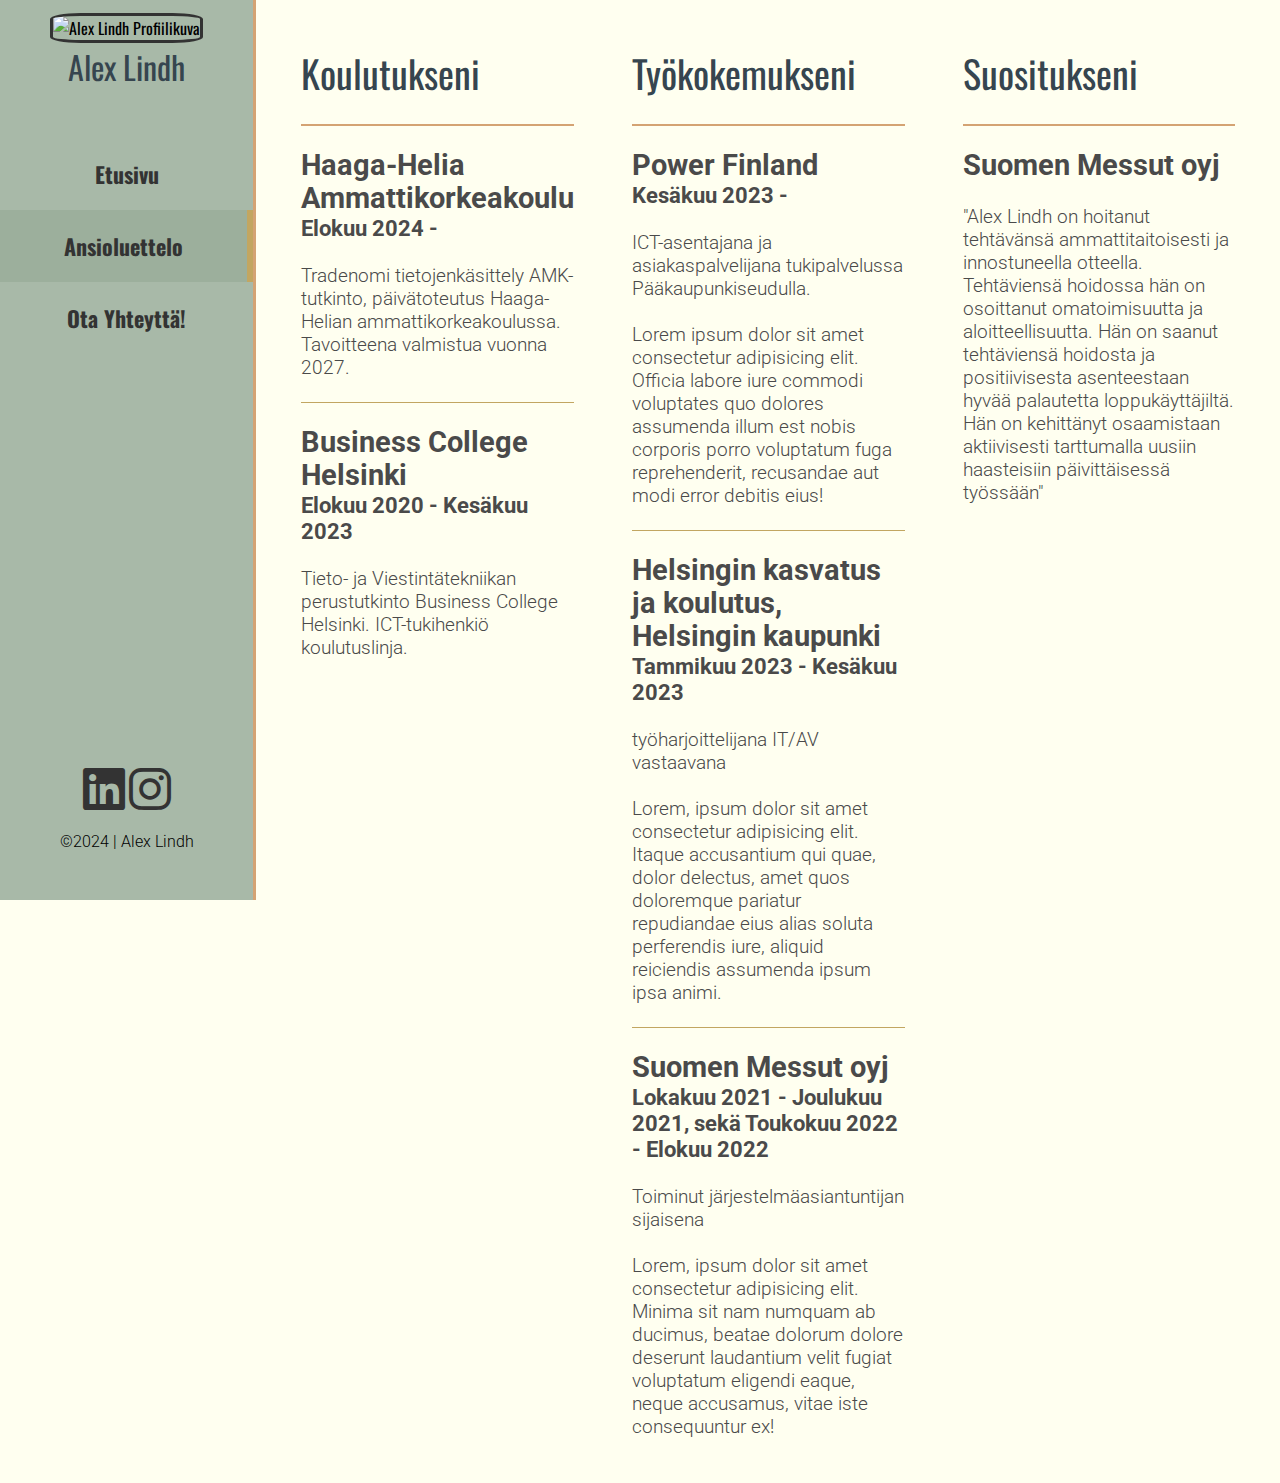
==== cv.html @ 1ecb611c "Digitaalinen Portfolio" ====
<!DOCTYPE html>
<html lang="fi">
<head>
    <meta charset="UTF-8">
    <meta name="viewport" content="width=device-width, initial-scale=1.0">
    <meta name="robots" content="noindex">
    <meta name="googlebot" content="noindex">
    <title>Alex Lindh | Koulutus ja työkokemus</title>
    <link rel="stylesheet" href="styles.css">    
    <link rel="stylesheet" href="https://cdnjs.cloudflare.com/ajax/libs/font-awesome/6.0.0-beta3/css/all.min.css">
    <link rel="preconnect" href="https://fonts.googleapis.com">
    <link rel="preconnect" href="https://fonts.gstatic.com" crossorigin>
    <link href="https://fonts.googleapis.com/css2?family=Oswald&display=swap" rel="stylesheet">
    <link href="https://fonts.googleapis.com/css2?family=Roboto:wght@100;300&display=swap" rel="stylesheet">
</head>
<body>
    <header class="vasenpalkki">
        <div class="kuva">
        <img class="profiilikuva" src="kuvat/profiili.jpg" alt="Alex Lindh Profiilikuva">
        </div>
        <div class="otsikko">
            <h1>Alex Lindh</h1>
        </div>
        <br><br>
        <nav class="navigation">
            <a href="index.html" class="nav"><b>Etusivu</b></a>
            <a href="cv.html" class="nav active"><b>Ansioluettelo</b></a>
            <a href="yhteystiedot.html" class="nav"><b>Ota Yhteyttä!</b></a>
        </nav>
    </header>
    <main>
        <div class="cv-teksti">
            <div class="koulutus">
                <h1>Koulutukseni</h1><br><hr class="cv-otsikko"><br>
                <h2>Haaga-Helia Ammattikorkeakoulu</h2>
                <h3>Elokuu 2024 -</h3><br>
                    <p>Tradenomi tietojenkäsittely AMK-tutkinto, päivätoteutus Haaga-Helian ammattikorkeakoulussa. Tavoitteena valmistua vuonna 2027.</p>
                    <br><hr><br>
                <h2>Business College Helsinki</h2>
                <h3>Elokuu 2020 - Kesäkuu 2023</h3><br>
                    <p>Tieto- ja Viestintätekniikan perustutkinto Business College Helsinki. ICT-tukihenkiö koulutuslinja.</p>
                </div>
            <div class="kokemus">
                <h1>Työkokemukseni</h1><br><hr class="cv-otsikko"><br>
                <h2>Power Finland</h2>
                <h3>Kesäkuu 2023 - </h3><br>
                    <p>ICT-asentajana ja asiakaspalvelijana tukipalvelussa Pääkaupunkiseudulla.</p>
                    <br>
                    <p>Lorem ipsum dolor sit amet consectetur adipisicing elit. Officia labore iure commodi voluptates quo dolores assumenda illum est nobis corporis porro voluptatum fuga reprehenderit, recusandae aut modi error debitis eius!</p>
                    <br><hr><br>
                <h2>Helsingin kasvatus ja koulutus, Helsingin kaupunki</h2>
                <h3>Tammikuu 2023 - Kesäkuu 2023</h3><br>
                <p>työharjoittelijana IT/AV vastaavana</p>
                <br>
                <p>Lorem, ipsum dolor sit amet consectetur adipisicing elit. Itaque accusantium qui quae, dolor delectus, amet quos doloremque pariatur repudiandae eius alias soluta perferendis iure, aliquid reiciendis assumenda ipsum ipsa animi.</p>
                <br><hr><br>
                <h2>Suomen Messut oyj</h2>
                <h3>Lokakuu 2021 - Joulukuu 2021, sekä Toukokuu 2022 - Elokuu 2022</h3><br>
                <p>Toiminut järjestelmäasiantuntijan sijaisena</p>
                <br>
                <p>Lorem, ipsum dolor sit amet consectetur adipisicing elit. Minima sit nam numquam ab ducimus, beatae dolorum dolore deserunt laudantium velit fugiat voluptatum eligendi eaque, neque accusamus, vitae iste consequuntur ex!</p>
                </div>
            <div class="suositukset">
                <h1>Suositukseni</h1><br><hr class="cv-otsikko"><br>
                <h2>Suomen Messut oyj</h2><br>
                    <p>"Alex Lindh on hoitanut tehtävänsä ammattitaitoisesti ja innostuneella otteella. Tehtäviensä hoidossa
                        hän on osoittanut omatoimisuutta ja aloitteellisuutta. Hän on saanut tehtäviensä hoidosta ja positiivisesta
                        asenteestaan hyvää palautetta loppukäyttäjiltä. Hän on kehittänyt osaamistaan aktiivisesti tarttumalla uusiin
                        haasteisiin päivittäisessä työssään"
                    </p>  
            </div>
        </div>
    </main>
    <footer>
        <div class="somelinkit"></div>
            <a href="https://www.linkedin.com/in/alex-lindh-ab0270328" target="_blank" aria-label="LinkedIn"><i class="fa-brands fa-linkedin some"></i></a>
            <a href="https://www.instagram.com/jallu.0/" target="_blank" aria-label="Instagram"><i class="fa-brands fa-instagram some"></i></a>
        </div>
        <div>
            <br>&copy;2024 | Alex Lindh
        </div>
    </footer>
</body>
</html>
---- styles.css ----
/* Yleinen */
html {
    overflow-y: scroll;
}

* {
    padding: 0;
    margin: 0;
    box-sizing: border-box;
}

/* Header */
header {
    width: 20%;
    background-color: #a8b9a8;
    border-right: 3px solid #d4a373;
    position: fixed;
    top: 0;
    left: 0;
    height: 95vh;
    text-align: center;
    display: flex;
    flex-direction: column;
    overflow-y: auto;
    scrollbar-width: none;
    font-family: "Oswald", sans-serif;
    font-weight: 400;
}

.kuva {
    padding-top: 5%;
}
img.profiilikuva {
    width: 40%;
    border-radius: 20%;
    border: 3px solid #333333;
}

/* Navigation */
.navigation {
    width: 100%;
    display: flex;
    flex-direction: column;
    background-color: #a8b9a8;
}

.nav {
    color: #333333;
    padding: 20px;
    text-decoration: none;
    text-align: center;
    font-size: 22px;
}

.nav.active,
.nav:hover {
    background-color: #9caf9c;
    border-right: 6px solid #c2a661;
}

/* Some ikonit */
.some {
    color: #333333;
    font-size: 48px;
}

.some:hover {
    color: #d4a373;
}

/* Main ja Body */
body {
    background-color: #FFFFF0;
    display: flex;
    flex-direction: column;
    min-height: 100vh;
    font-family: "Roboto", sans-serif;
    font-weight: 300;
}

main {
    margin-left: 20%;
    padding: 2%;
    flex: 1;
    display: flex;
    flex-direction: column;
}

/* Footer */
footer {
    width: 20%;
    background-color: #a8b9a8;
    position: fixed;
    border-right: 3px solid #d4a373;
    bottom: 0;
    left: 0;
    text-align: center; 
    height: 15vh;
}

/* Heading ja Teksti */
h1 {
    font-family: "Oswald", sans-serif;
    font-weight: 400;
    color: #36454F;
}

.cv-otsikko {
    border: none;
    border-top: 2.5px solid #d4a373;
}

.cv-teksti {
    display: flex;
    flex-wrap: wrap;
    gap: 2%;
    color: #4a4a4a;
    font-size: 19px;
}

.koulutus, 
.kokemus, 
.suositukset {
    flex: 1;
    margin: 1%;
    padding: 1%;
}


hr {
    border: none;
    border-top: 1.5px solid #c2a661;
}

/* Mobile-specific styles */
@media (max-width: 768px) {
    /* Header */
    header {
        width: 100%;
        height: auto;
        position: static;
        border-right: none;
        border-bottom: 3px solid #d4a373;
    }

    /* Profile Image */
    img.profiilikuva {
        width: 30%;
    }

    /* Navigation */
    .navigation {
        flex-direction: row;
        justify-content: space-around;
    }

    .nav {
        font-size: 18px;
        padding: 10px;
    }

    .nav.active,
    .nav:hover {
        border-right: none;
        border-top: 3px solid #c2a661;
    }

    /* Main content */
    main {
        margin-left: 0;
        padding: 10px;
    }

    /* Footer */
    footer {
        width: 100%;
        position: static;
        border-right: none;
        border-top: 3px solid #d4a373;
        height: auto;
        padding-top: 2% ;
        padding-bottom: 2%;
    }

    /* Social Media Icons */
    .some {
        font-size: 36px;
    }

    /* Text adjustments */
    .cv-teksti {
        font-size: 16px;
    }
}
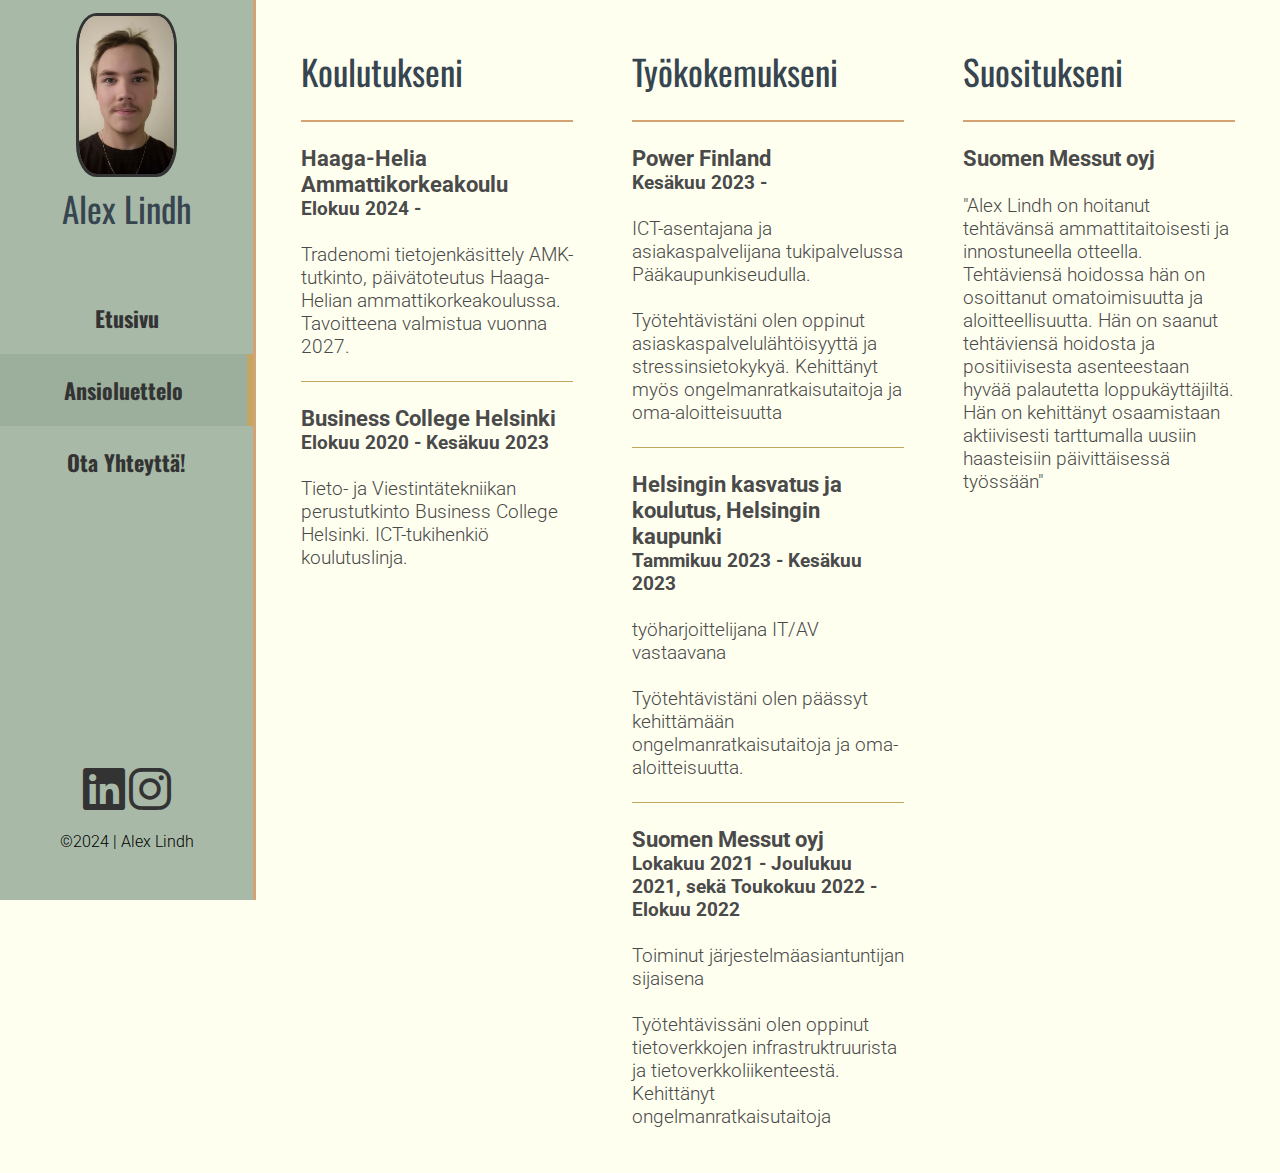
==== commit de7b10f0: "Lisätty video, cv tekstiä ja yhteystiedot" ====
--- a/cv.html
+++ b/cv.html
@@ -31,38 +31,38 @@
     <main>
         <div class="cv-teksti">
             <div class="koulutus">
-                <h1>Koulutukseni</h1><br><hr class="cv-otsikko"><br>
-                <h2>Haaga-Helia Ammattikorkeakoulu</h2>
-                <h3>Elokuu 2024 -</h3><br>
+                <h2>Koulutukseni</h2><br><hr class="cv-otsikko"><br>
+                <h3>Haaga-Helia Ammattikorkeakoulu</h3>
+                <h4>Elokuu 2024 -</h4><br>
                     <p>Tradenomi tietojenkäsittely AMK-tutkinto, päivätoteutus Haaga-Helian ammattikorkeakoulussa. Tavoitteena valmistua vuonna 2027.</p>
                     <br><hr><br>
-                <h2>Business College Helsinki</h2>
-                <h3>Elokuu 2020 - Kesäkuu 2023</h3><br>
+                <h3>Business College Helsinki</h3>
+                <h4>Elokuu 2020 - Kesäkuu 2023</h4><br>
                     <p>Tieto- ja Viestintätekniikan perustutkinto Business College Helsinki. ICT-tukihenkiö koulutuslinja.</p>
                 </div>
             <div class="kokemus">
-                <h1>Työkokemukseni</h1><br><hr class="cv-otsikko"><br>
-                <h2>Power Finland</h2>
-                <h3>Kesäkuu 2023 - </h3><br>
+                <h2>Työkokemukseni</h2><br><hr class="cv-otsikko"><br>
+                <h3>Power Finland</h3>
+                <h4>Kesäkuu 2023 - </h4><br>
                     <p>ICT-asentajana ja asiakaspalvelijana tukipalvelussa Pääkaupunkiseudulla.</p>
                     <br>
-                    <p>Lorem ipsum dolor sit amet consectetur adipisicing elit. Officia labore iure commodi voluptates quo dolores assumenda illum est nobis corporis porro voluptatum fuga reprehenderit, recusandae aut modi error debitis eius!</p>
+                    <p>Työtehtävistäni olen oppinut asiaskaspalvelulähtöisyyttä ja stressinsietokykyä. Kehittänyt myös ongelmanratkaisutaitoja ja oma-aloitteisuutta</p>
                     <br><hr><br>
-                <h2>Helsingin kasvatus ja koulutus, Helsingin kaupunki</h2>
-                <h3>Tammikuu 2023 - Kesäkuu 2023</h3><br>
-                <p>työharjoittelijana IT/AV vastaavana</p>
-                <br>
-                <p>Lorem, ipsum dolor sit amet consectetur adipisicing elit. Itaque accusantium qui quae, dolor delectus, amet quos doloremque pariatur repudiandae eius alias soluta perferendis iure, aliquid reiciendis assumenda ipsum ipsa animi.</p>
-                <br><hr><br>
-                <h2>Suomen Messut oyj</h2>
-                <h3>Lokakuu 2021 - Joulukuu 2021, sekä Toukokuu 2022 - Elokuu 2022</h3><br>
-                <p>Toiminut järjestelmäasiantuntijan sijaisena</p>
-                <br>
-                <p>Lorem, ipsum dolor sit amet consectetur adipisicing elit. Minima sit nam numquam ab ducimus, beatae dolorum dolore deserunt laudantium velit fugiat voluptatum eligendi eaque, neque accusamus, vitae iste consequuntur ex!</p>
+                <h3>Helsingin kasvatus ja koulutus, Helsingin kaupunki</h3>
+                <h4>Tammikuu 2023 - Kesäkuu 2023</h4><br>
+                    <p>työharjoittelijana IT/AV vastaavana</p>
+                    <br>
+                    <p>Työtehtävistäni olen päässyt kehittämään ongelmanratkaisutaitoja ja oma-aloitteisuutta.</p>
+                    <br><hr><br>
+                <h3>Suomen Messut oyj</h3>
+                <h4>Lokakuu 2021 - Joulukuu 2021, sekä Toukokuu 2022 - Elokuu 2022</h4><br>
+                    <p>Toiminut järjestelmäasiantuntijan sijaisena</p>
+                    <br>
+                    <p>Työtehtävissäni olen oppinut tietoverkkojen infrastruktruurista ja tietoverkkoliikenteestä. Kehittänyt ongelmanratkaisutaitoja</p>
                 </div>
             <div class="suositukset">
-                <h1>Suositukseni</h1><br><hr class="cv-otsikko"><br>
-                <h2>Suomen Messut oyj</h2><br>
+                <h2>Suositukseni</h2><br><hr class="cv-otsikko"><br>
+                <h3>Suomen Messut oyj</h3><br>
                     <p>"Alex Lindh on hoitanut tehtävänsä ammattitaitoisesti ja innostuneella otteella. Tehtäviensä hoidossa
                         hän on osoittanut omatoimisuutta ja aloitteellisuutta. Hän on saanut tehtäviensä hoidosta ja positiivisesta
                         asenteestaan hyvää palautetta loppukäyttäjiltä. Hän on kehittänyt osaamistaan aktiivisesti tarttumalla uusiin
@@ -72,7 +72,7 @@
         </div>
     </main>
     <footer>
-        <div class="somelinkit"></div>
+        <div class="somelinkit">
             <a href="https://www.linkedin.com/in/alex-lindh-ab0270328" target="_blank" aria-label="LinkedIn"><i class="fa-brands fa-linkedin some"></i></a>
             <a href="https://www.instagram.com/jallu.0/" target="_blank" aria-label="Instagram"><i class="fa-brands fa-instagram some"></i></a>
         </div>
--- a/styles.css
+++ b/styles.css
@@ -99,10 +99,29 @@
 }
 
 /* Heading ja Teksti */
-h1 {
+h1, h2 {
     font-family: "Oswald", sans-serif;
     font-weight: 400;
     color: #36454F;
+    font-size: 35px;
+}
+
+#tietoja {
+    text-align: center;
+    padding: 2%;
+}
+
+.videontila {
+    display: flex;
+    justify-content: center;
+    height: 75vh;
+    width: 100%;
+    padding: 2%;
+}
+#video{
+    border: 5px solid #c2a661;
+    width: 738px;
+    height: 415px;
 }
 
 .cv-otsikko {
@@ -131,6 +150,25 @@
     border: none;
     border-top: 1.5px solid #c2a661;
 }
+.tiedot{
+    flex: auto;
+}
+form {
+    width: 45%;
+    padding: 1%;
+}
+#henkilötietoja {
+    width: 45%;
+    float: right;
+    text-align: left;
+    padding: 1%;
+    font-size: large;
+    font-size: 27px;
+}
+.tietoikonit {
+    color: #36454F;
+    font-size: 35px;
+}
 
 /* Mobile-specific styles */
 @media (max-width: 768px) {
@@ -141,28 +179,35 @@
         position: static;
         border-right: none;
         border-bottom: 3px solid #d4a373;
+        display: flex;
+        justify-content: space-between;
+        align-items: center;
+        flex-direction: row; 
     }
 
     /* Profile Image */
-    img.profiilikuva {
+    .kuva {
         width: 30%;
-    }
-
-    /* Navigation */
+        display: flex;
+        justify-content: center;
+        align-items: center;
+        padding: 2%;
+    }
+    
+    .kuva img {
+        width: 70%;
+        height: auto;
+        border-radius: 10%;
+    }
+    /* navigation */
     .navigation {
-        flex-direction: row;
-        justify-content: space-around;
-    }
-
-    .nav {
-        font-size: 18px;
-        padding: 10px;
+        width: 40%;
     }
 
     .nav.active,
     .nav:hover {
         border-right: none;
-        border-top: 3px solid #c2a661;
+        border-left: 3px solid #c2a661;
     }
 
     /* Main content */
@@ -178,17 +223,24 @@
         border-right: none;
         border-top: 3px solid #d4a373;
         height: auto;
-        padding-top: 2% ;
+        padding-top: 2%;
         padding-bottom: 2%;
     }
 
-    /* Social Media Icons */
     .some {
         font-size: 36px;
     }
 
-    /* Text adjustments */
     .cv-teksti {
         font-size: 16px;
     }
-}+
+    .tiedot {
+        width: 100%;
+    }
+    #henkilötietoja {
+        width: 100%;
+    }
+
+}
+
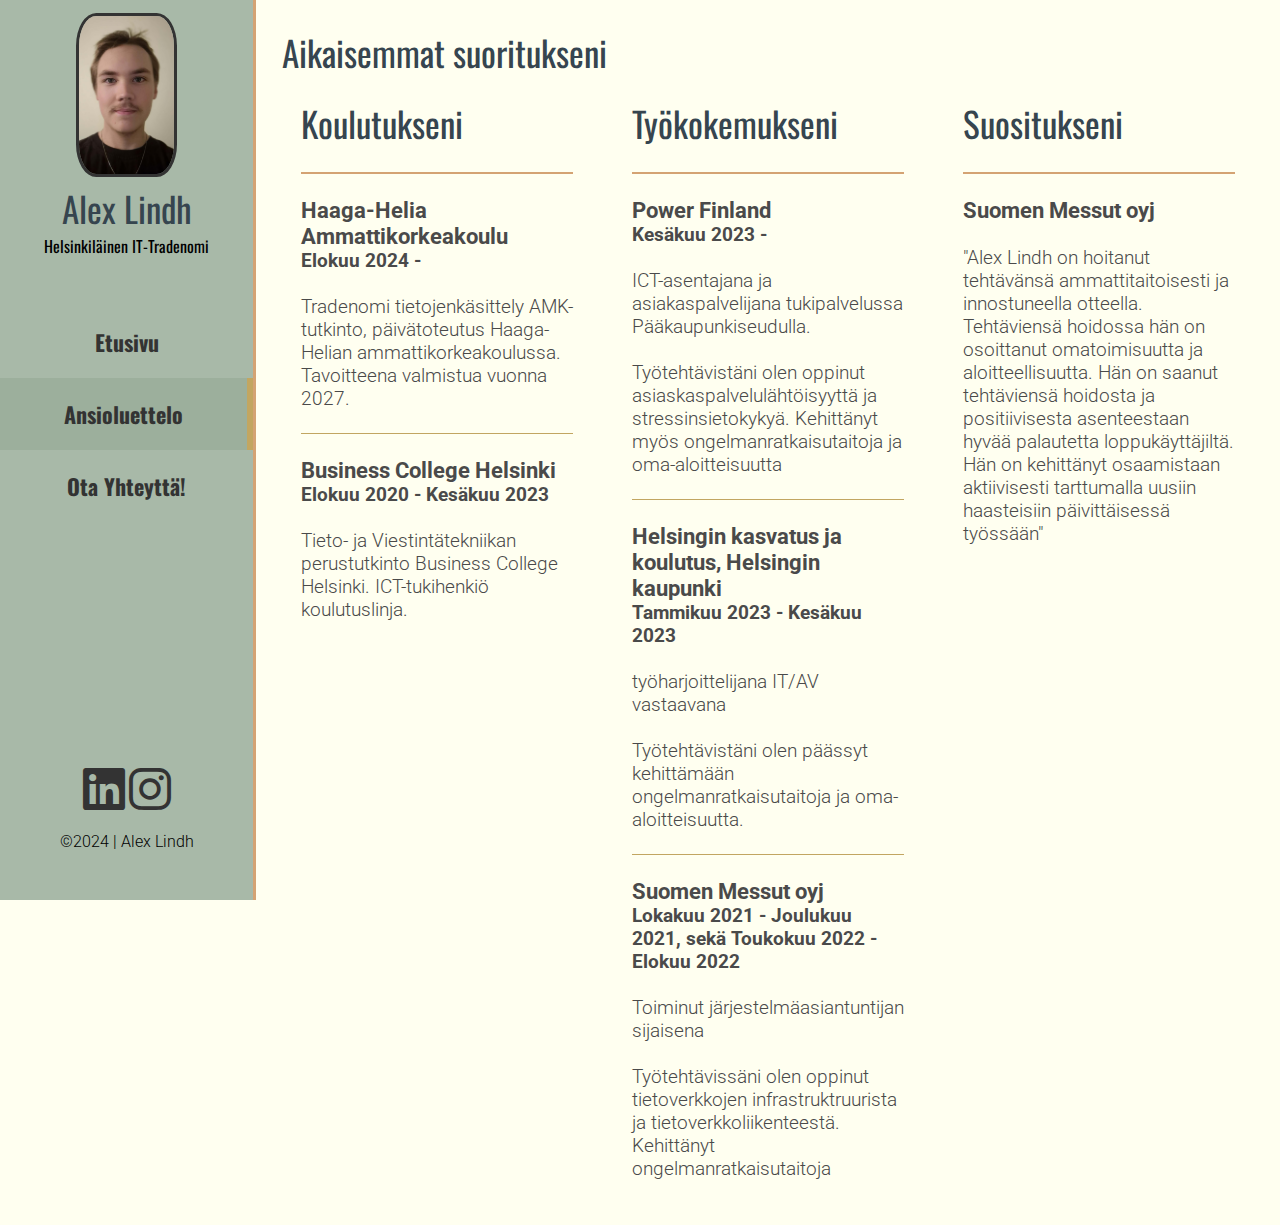
==== commit 3e152fa5: "muokattu nav palkki samanlaiseksi kaikissa" ====
--- a/cv.html
+++ b/cv.html
@@ -19,7 +19,8 @@
         <img class="profiilikuva" src="kuvat/profiili.jpg" alt="Alex Lindh Profiilikuva">
         </div>
         <div class="otsikko">
-            <h1>Alex Lindh</h1>
+            <h2>Alex Lindh</h2>
+            <p>Helsinkiläinen IT-Tradenomi</p>
         </div>
         <br><br>
         <nav class="navigation">
@@ -29,6 +30,7 @@
         </nav>
     </header>
     <main>
+        <h1>Aikaisemmat suoritukseni</h1>
         <div class="cv-teksti">
             <div class="koulutus">
                 <h2>Koulutukseni</h2><br><hr class="cv-otsikko"><br>
@@ -73,8 +75,8 @@
     </main>
     <footer>
         <div class="somelinkit">
-            <a href="https://www.linkedin.com/in/alex-lindh-ab0270328" target="_blank" aria-label="LinkedIn"><i class="fa-brands fa-linkedin some"></i></a>
-            <a href="https://www.instagram.com/jallu.0/" target="_blank" aria-label="Instagram"><i class="fa-brands fa-instagram some"></i></a>
+            <a href="https://www.linkedin.com/in/alex-lindh-ab0270328" aria-label="LinkedIn"><i class="fa-brands fa-linkedin some"></i></a>
+            <a href="https://www.instagram.com/jallu.0/" aria-label="Instagram"><i class="fa-brands fa-instagram some"></i></a>
         </div>
         <div>
             <br>&copy;2024 | Alex Lindh
--- a/styles.css
+++ b/styles.css
@@ -108,20 +108,40 @@
 
 #tietoja {
     text-align: center;
-    padding: 2%;
+    padding: 1%;
 }
 
 .videontila {
     display: flex;
     justify-content: center;
-    height: 75vh;
     width: 100%;
     padding: 2%;
 }
-#video{
-    border: 5px solid #c2a661;
-    width: 738px;
-    height: 415px;
+
+#cta {
+    text-align: center;
+}
+#ctanappula {
+    font-size: 20px;
+    color: #36454F;
+    background-color: #a8b9a8;
+    padding: 3%;
+    padding-left: 5%;
+    padding-right: 5%;
+    border: 2px solid #c2a661;
+    text-align: center;
+    text-decoration: none;
+    display: inline-block;
+    transition-duration: 0.6s;
+    cursor: pointer;
+}
+#ctanappula:hover {
+    background-color: #36454F;
+    color: #c2a661;
+    border: 2px solid #d4a373;
+}
+#esittely {
+    text-align: center;
 }
 
 .cv-otsikko {
@@ -187,18 +207,25 @@
 
     /* Profile Image */
     .kuva {
-        width: 30%;
+        width: 60%;
         display: flex;
         justify-content: center;
         align-items: center;
-        padding: 2%;
+        padding: 5%;
     }
     
+
     .kuva img {
         width: 70%;
         height: auto;
         border-radius: 10%;
     }
+
+    .otsikko {
+        width: 0%;
+        height: 0%;
+    }
+
     /* navigation */
     .navigation {
         width: 40%;
@@ -240,7 +267,8 @@
     }
     #henkilötietoja {
         width: 100%;
-    }
-
-}
-
+        font-size: 20px;
+    }
+
+}
+
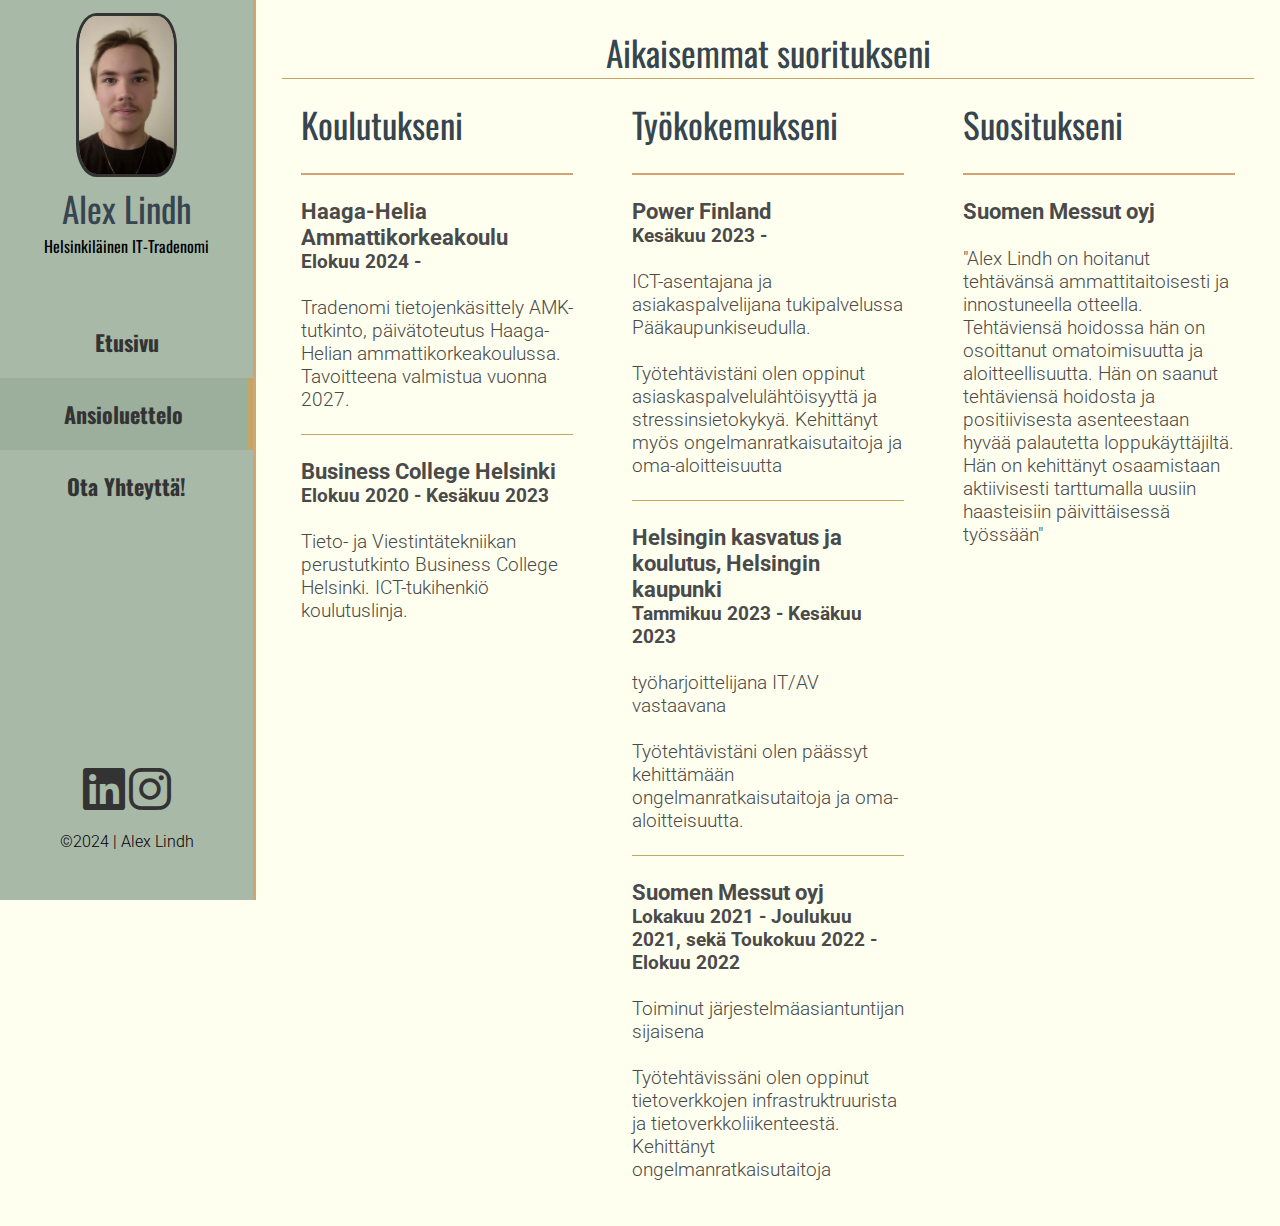
==== commit 817a00db: "suoritukset teksti keskellä ja hr alle" ====
--- a/cv.html
+++ b/cv.html
@@ -30,7 +30,7 @@
         </nav>
     </header>
     <main>
-        <h1>Aikaisemmat suoritukseni</h1>
+        <h1 id="suoritukset">Aikaisemmat suoritukseni</h1><hr>
         <div class="cv-teksti">
             <div class="koulutus">
                 <h2>Koulutukseni</h2><br><hr class="cv-otsikko"><br>
--- a/styles.css
+++ b/styles.css
@@ -143,7 +143,9 @@
 #esittely {
     text-align: center;
 }
-
+#suoritukset{
+    text-align: center;
+}
 .cv-otsikko {
     border: none;
     border-top: 2.5px solid #d4a373;
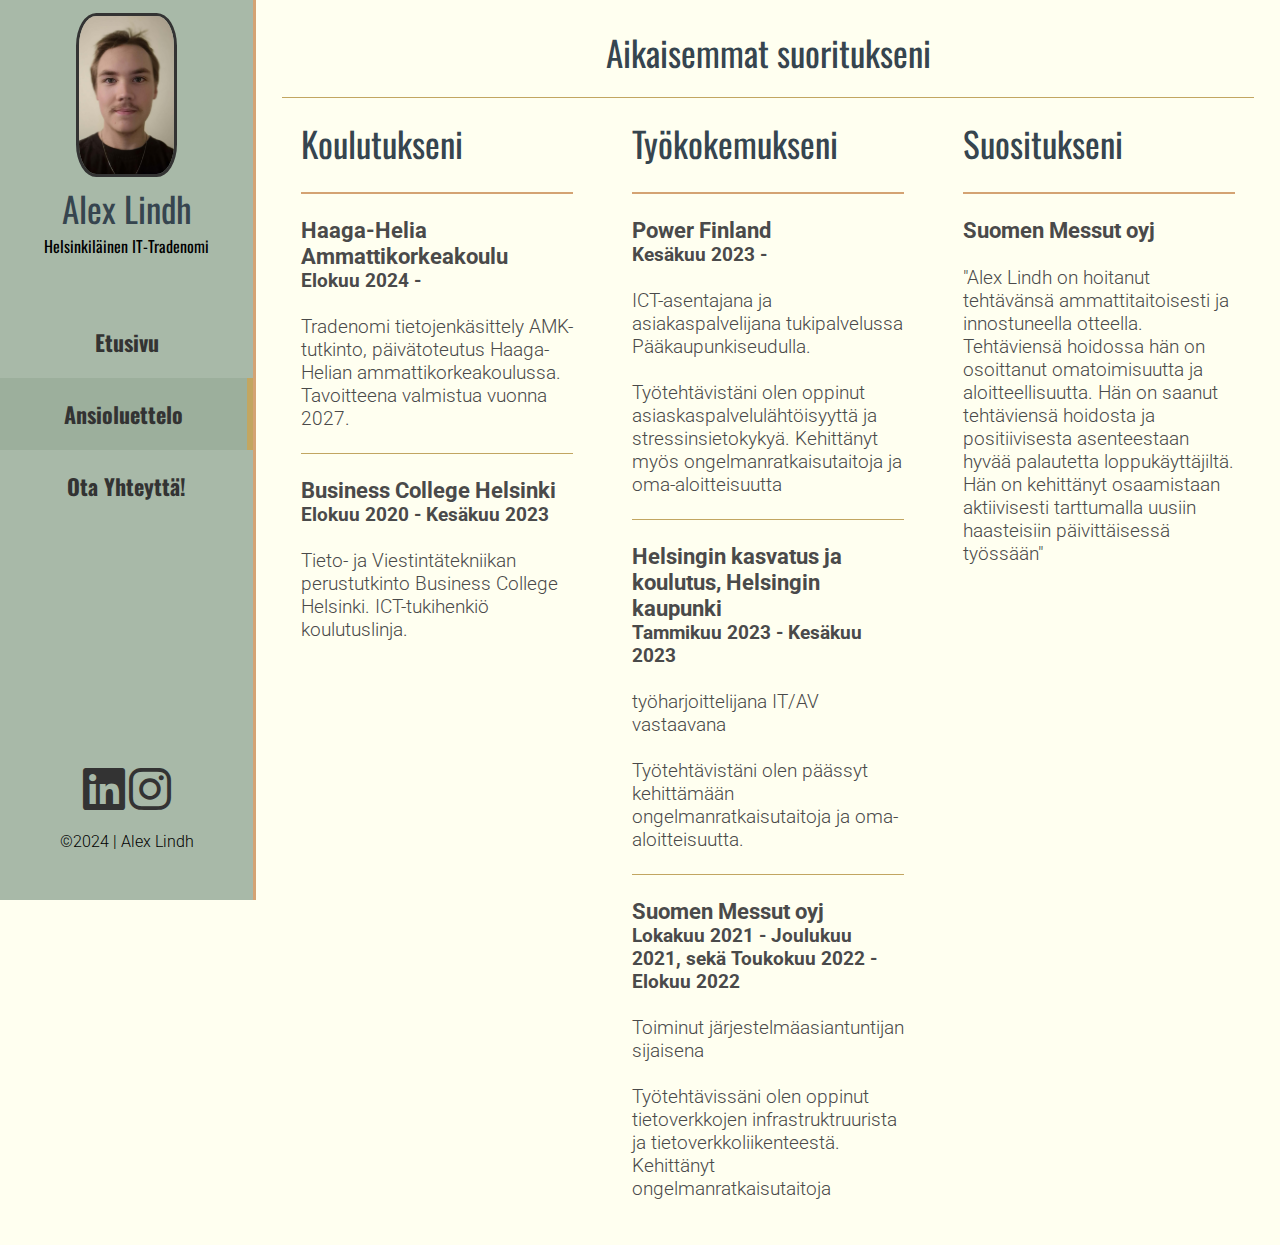
==== commit b5972f0d: "lisätty br" ====
--- a/cv.html
+++ b/cv.html
@@ -30,7 +30,7 @@
         </nav>
     </header>
     <main>
-        <h1 id="suoritukset">Aikaisemmat suoritukseni</h1><hr>
+        <div id="suoritukset"><h1>Aikaisemmat suoritukseni</h1></div><br><hr>
         <div class="cv-teksti">
             <div class="koulutus">
                 <h2>Koulutukseni</h2><br><hr class="cv-otsikko"><br>
